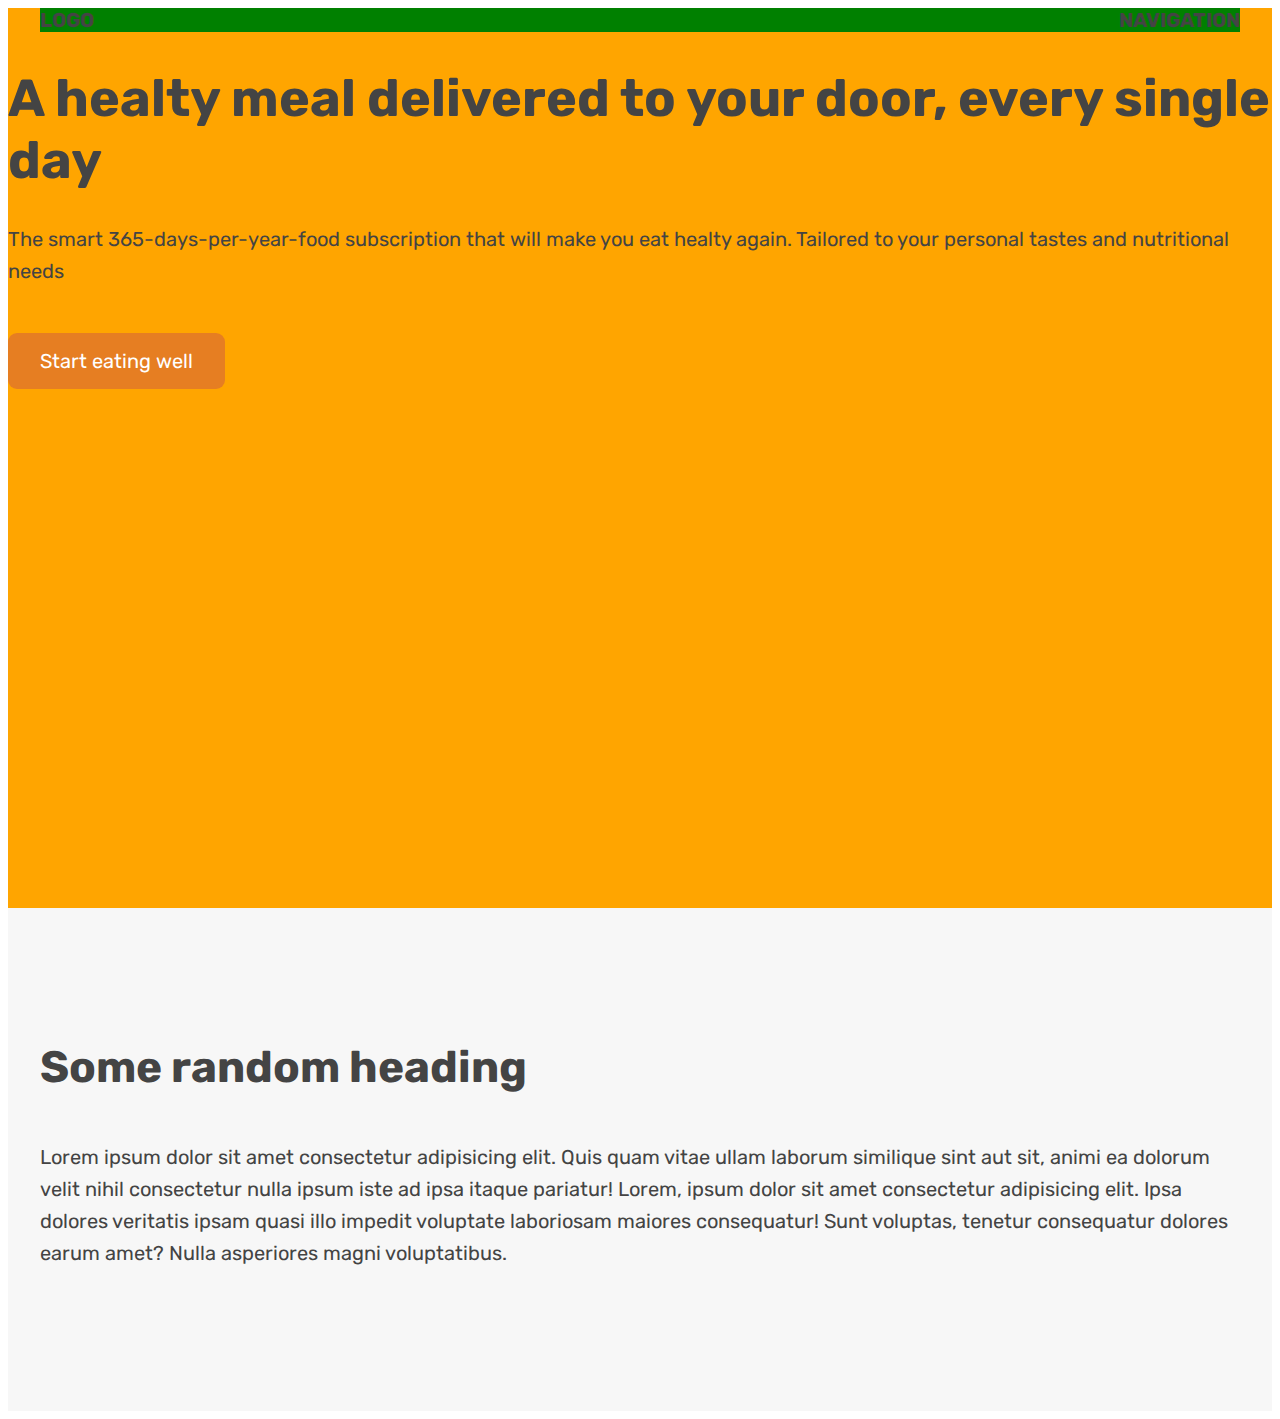
==== hero.html @ d27349b9 "workpc-to-github" ====
<!DOCTYPE html>
<html lang="en">
  <head>
    <meta charset="UTF-8" />
    <meta http-equiv="X-UA-Compatible" content="IE=edge" />
    <meta name="viewport" content="width=device-width, initial-scale=1.0" />
    <link href="" rel="stylesheet" />
    <link rel="preconnect" href="https://fonts.googleapis.com" />
    <link rel="preconnect" href="https://fonts.gstatic.com" crossorigin />
    <link
      href="https://fonts.googleapis.com/css2?family=Rubik:wght@400;600&display=swap"
      rel="stylesheet"
    />
    <title>Hero Section</title>
    <style>
      html {
        font-family: "Rubik", sans-serif;
        color: #444;
      }
      .container {
        margin: 0 auto;
        width: 1200px;
      }
      header {
        background-color: orange;
        height: 100vh;
      }
      nav {
        font-size: 20px;
        font-weight: 700;
        display: flex;
        justify-content: space-between;
        background-color: green;
      }
      h1 {
        font-size: 52px;
        margin-bottom: 32px;
      }
      p {
        font-size: 20px;
        line-height: 1.6;
        margin-bottom: 46px;
      }
      .btn:link,
      .btn:visited {
        font-size: 20px;
        font-weight: 600px;
        background-color: #e67e22;
        color: #fff;
        text-decoration: none;
        display: inline-block;
        padding: 16px 32px;
        border-radius: 9px;
      }
      h2 {
        font-size: 44px;
        margin-bottom: 48px;
      }
      section {
        padding: 96px 0;
        background-color: #f7f7f7;
      }
    </style>
  </head>
  <body>
    <header>
      <nav class="container">
        <div>LOGO</div>
        <div>NAVIGATION</div>
      </nav>

      <div class="container-main">
        <h1>A healty meal delivered to your door, every single day</h1>
        <p>
          The smart 365-days-per-year-food subscription that will make you eat
          healty again. Tailored to your personal tastes and nutritional needs
        </p>
        <a href="#" class="btn">Start eating well</a>
      </div>
    </header>
    <section>
      <div class="container">
        <h2>Some random heading</h2>
        <p>
          Lorem ipsum dolor sit amet consectetur adipisicing elit. Quis quam
          vitae ullam laborum similique sint aut sit, animi ea dolorum velit
          nihil consectetur nulla ipsum iste ad ipsa itaque pariatur! Lorem,
          ipsum dolor sit amet consectetur adipisicing elit. Ipsa dolores
          veritatis ipsam quasi illo impedit voluptate laboriosam maiores
          consequatur! Sunt voluptas, tenetur consequatur dolores earum amet?
          Nulla asperiores magni voluptatibus.
        </p>
      </div>
    </section>
  </body>
</html>
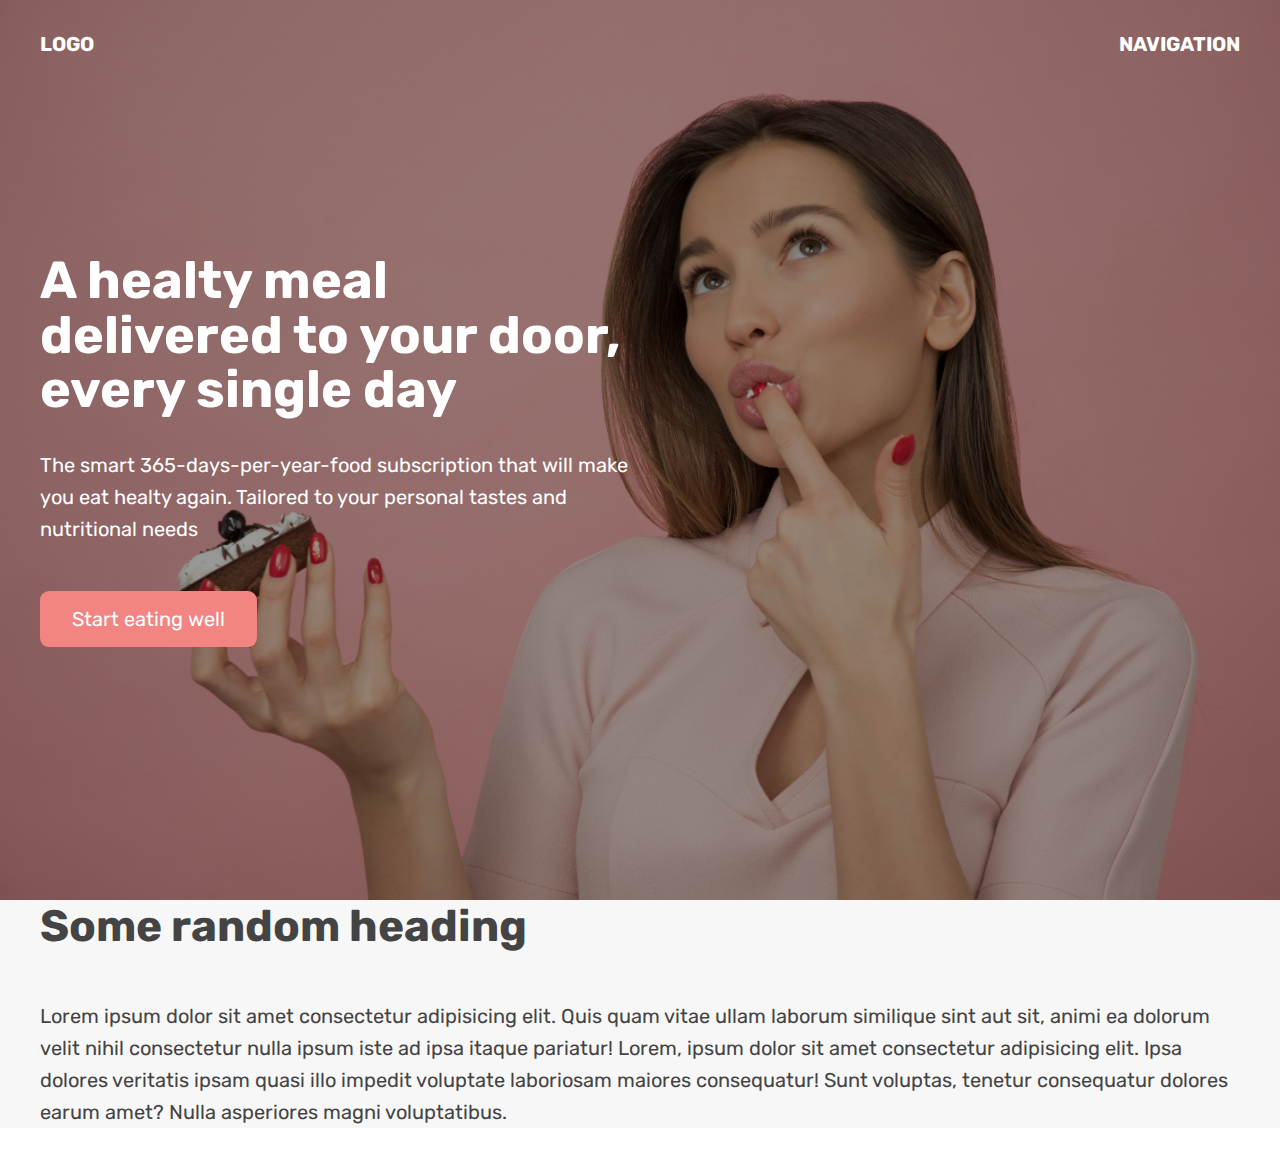
==== commit 2c3dde12: "workpc-to-github" ====
--- a/hero.html
+++ b/hero.html
@@ -13,6 +13,11 @@
     />
     <title>Hero Section</title>
     <style>
+      * {
+        margin: 0;
+        padding: 0;
+        box-sizing: border-box;
+      }
       html {
         font-family: "Rubik", sans-serif;
         color: #444;
@@ -22,30 +27,55 @@
         width: 1200px;
       }
       header {
-        background-color: orange;
+        /* background-color: orange; */
         height: 100vh;
+        position: relative;
+        background-image: linear-gradient(
+            rgba(0, 0, 0, 0.4),
+            rgba(0, 0, 0, 0.4)
+          ),
+          url(hero.jpg);
+        background-size: cover;
+        color: #fff;
       }
       nav {
         font-size: 20px;
         font-weight: 700;
+        padding-top: 32px;
         display: flex;
         justify-content: space-between;
-        background-color: green;
+        /* background-color: green; */
+        /* background-image: linear-gradient(to right, red, blue); */
       }
       h1 {
         font-size: 52px;
         margin-bottom: 32px;
+        line-height: 1.05;
       }
       p {
         font-size: 20px;
         line-height: 1.6;
         margin-bottom: 46px;
       }
+      .container-header {
+        width: 1200px;
+        position: absolute;
+        /* In relation to Parent size  */
+        left: 50%;
+        top: 50%;
+        /* In relation to Element size */
+        transform: translate(-50%, -50%);
+        /* background-color: violet; */
+      }
+      .container-header-inner {
+        width: 50%;
+        /* background-color: aquamarine; */
+      }
       .btn:link,
       .btn:visited {
         font-size: 20px;
         font-weight: 600px;
-        background-color: #e67e22;
+        background-color: #f28482;
         color: #fff;
         text-decoration: none;
         display: inline-block;
@@ -57,7 +87,7 @@
         margin-bottom: 48px;
       }
       section {
-        padding: 96px 0;
+        padding: 96, 0;
         background-color: #f7f7f7;
       }
     </style>
@@ -69,13 +99,15 @@
         <div>NAVIGATION</div>
       </nav>
 
-      <div class="container-main">
-        <h1>A healty meal delivered to your door, every single day</h1>
-        <p>
-          The smart 365-days-per-year-food subscription that will make you eat
-          healty again. Tailored to your personal tastes and nutritional needs
-        </p>
-        <a href="#" class="btn">Start eating well</a>
+      <div class="container-header">
+        <div class="container-header-inner">
+          <h1>A healty meal delivered to your door, every single day</h1>
+          <p>
+            The smart 365-days-per-year-food subscription that will make you eat
+            healty again. Tailored to your personal tastes and nutritional needs
+          </p>
+          <a href="#" class="btn">Start eating well</a>
+        </div>
       </div>
     </header>
     <section>
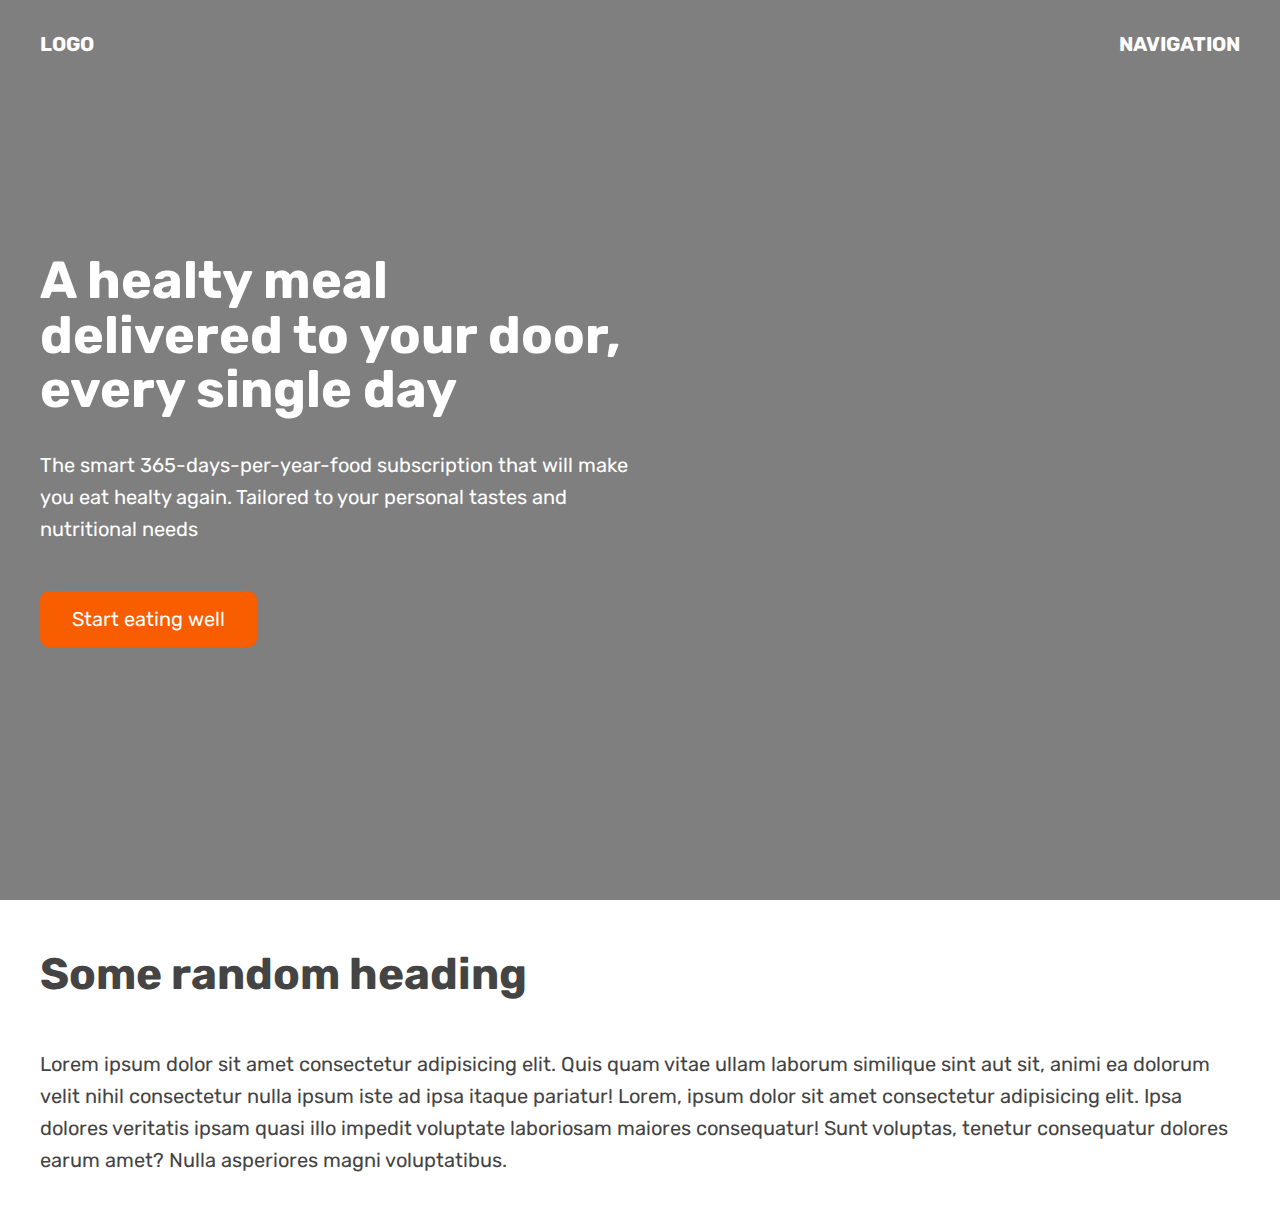
==== commit 4fccd79a: "workpc-to-github" ====
--- a/hero.html
+++ b/hero.html
@@ -31,8 +31,8 @@
         height: 100vh;
         position: relative;
         background-image: linear-gradient(
-            rgba(0, 0, 0, 0.4),
-            rgba(0, 0, 0, 0.4)
+            rgba(0, 0, 0, 0.5),
+            rgba(0, 0, 0, 0.5)
           ),
           url(hero.jpg);
         background-size: cover;
@@ -75,7 +75,7 @@
       .btn:visited {
         font-size: 20px;
         font-weight: 600px;
-        background-color: #f28482;
+        background-color: #f85e00;
         color: #fff;
         text-decoration: none;
         display: inline-block;
@@ -88,7 +88,8 @@
       }
       section {
         padding: 96, 0;
-        background-color: #f7f7f7;
+        /* background-color: #f7f7f7; */
+        margin-top: 48px;
       }
     </style>
   </head>
